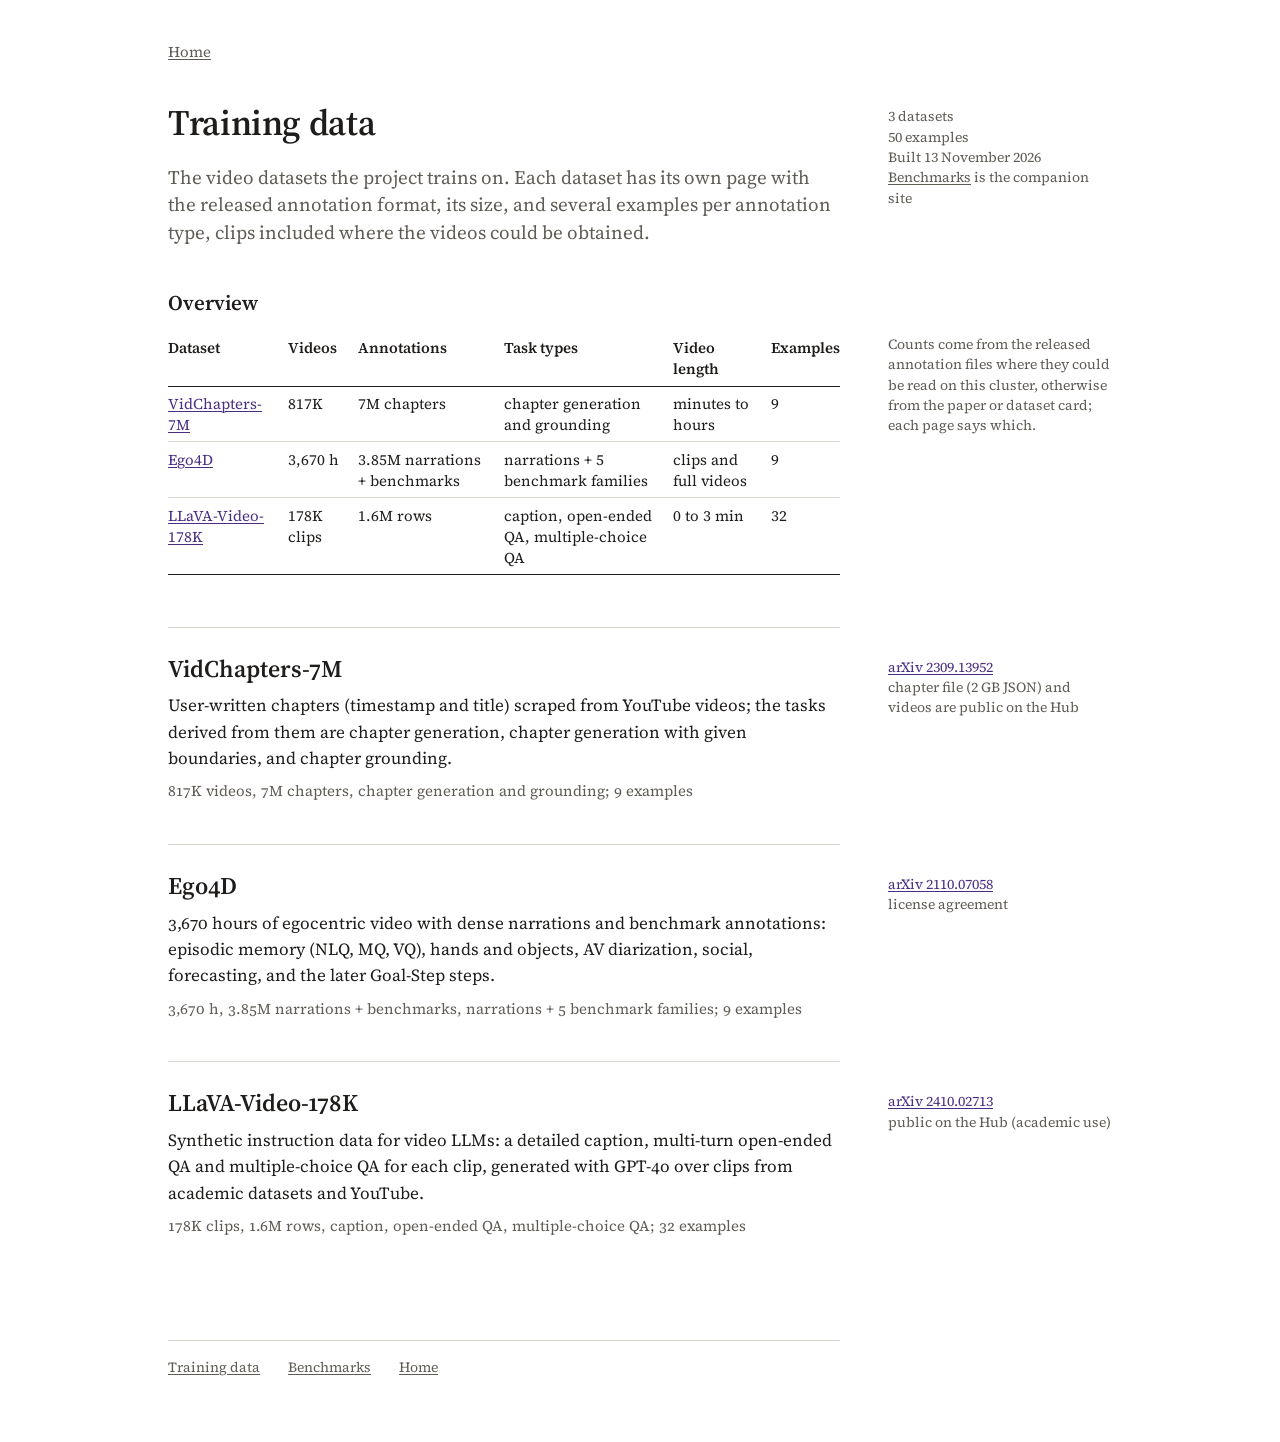
==== index.html @ 8e3c483f "Training data: one page per dataset, three examples per annotation type Co-Authored-By: Claude Fable" ====
<!DOCTYPE html><html lang="en"><head><meta charset="UTF-8"><meta name="viewport" content="width=device-width, initial-scale=1"><title>Training data</title><link rel="preconnect" href="https://fonts.googleapis.com"><link rel="preconnect" href="https://fonts.gstatic.com" crossorigin><link href="https://fonts.googleapis.com/css2?family=Source+Serif+4:ital,opsz,wght@0,8..60,400..700;1,8..60,400..700&display=swap" rel="stylesheet"><link rel="stylesheet" href="style.css"><link rel="stylesheet" href="collection.css"></head><body><main class="page">
  <nav class="crumb"><a href="https://jxb1st.github.io/">Home</a></nav>
  <header class="exp-header">
    <aside class="note"><span>3 datasets</span><span>50 examples</span><span>Built 13 November 2026</span><span><a href="https://jxb1st.github.io/benchmark-collection/">Benchmarks</a> is the companion site</span></aside>
    <h1>Training data</h1>
    <p class="lead">The video datasets the project trains on. Each dataset has its own page with the released annotation format, its size, and several examples per annotation type, clips included where the videos could be obtained.</p>
  </header>
  <section class="exp-section"><h2 id="overview">Overview</h2>
    <aside class="note">Counts come from the released annotation files where they could be read on this cluster, otherwise from the paper or dataset card; each page says which.</aside>
    <div class="table-wrap"><table class="results"><thead><tr><th>Dataset</th><th>Videos</th><th>Annotations</th><th>Task types</th><th>Video length</th><th>Examples</th></tr></thead><tbody><tr><td><a href="vidchapters/">VidChapters-7M</a></td><td>817K</td><td>7M chapters</td><td>chapter generation and grounding</td><td>minutes to hours</td><td>9</td></tr><tr><td><a href="ego4d/">Ego4D</a></td><td>3,670 h</td><td>3.85M narrations + benchmarks</td><td>narrations + 5 benchmark families</td><td>clips and full videos</td><td>9</td></tr><tr><td><a href="llava/">LLaVA-Video-178K</a></td><td>178K clips</td><td>1.6M rows</td><td>caption, open-ended QA, multiple-choice QA</td><td>0 to 3 min</td><td>32</td></tr></tbody></table></div></section>
  <ol class="entries"><li class="entry"><aside class="note"><span><a href="https://arxiv.org/abs/2309.13952">arXiv 2309.13952</a></span><span>chapter file (2 GB JSON) and videos are public on the Hub</span></aside><h2><a href="vidchapters/">VidChapters-7M</a></h2><p>User-written chapters (timestamp and title) scraped from YouTube videos; the tasks derived from them are chapter generation, chapter generation with given boundaries, and chapter grounding.</p><p class="entry-stats">817K videos, 7M chapters, chapter generation and grounding; 9 examples</p></li><li class="entry"><aside class="note"><span><a href="https://arxiv.org/abs/2110.07058">arXiv 2110.07058</a></span><span>license agreement</span></aside><h2><a href="ego4d/">Ego4D</a></h2><p>3,670 hours of egocentric video with dense narrations and benchmark annotations: episodic memory (NLQ, MQ, VQ), hands and objects, AV diarization, social, forecasting, and the later Goal-Step steps.</p><p class="entry-stats">3,670 h, 3.85M narrations + benchmarks, narrations + 5 benchmark families; 9 examples</p></li><li class="entry"><aside class="note"><span><a href="https://arxiv.org/abs/2410.02713">arXiv 2410.02713</a></span><span>public on the Hub (academic use)</span></aside><h2><a href="llava/">LLaVA-Video-178K</a></h2><p>Synthetic instruction data for video LLMs: a detailed caption, multi-turn open-ended QA and multiple-choice QA for each clip, generated with GPT-4o over clips from academic datasets and YouTube.</p><p class="entry-stats">178K clips, 1.6M rows, caption, open-ended QA, multiple-choice QA; 32 examples</p></li></ol>
<footer class="page-footer"><a href="./">Training data</a><a href="https://jxb1st.github.io/benchmark-collection/">Benchmarks</a><a href="https://jxb1st.github.io/">Home</a></footer></main></body></html>
---- style.css ----
/* Interactive Model Experiments: shared stylesheet for the panel index and every experiment page.
   The experiment template carries an identical copy; check_page.py enforces that.
   Design notes live in the publish-panel skill (design.md). One serif family, white paper,
   one accent, and a right-hand margin column for dates, status and qualifications. */

:root {
  --paper: #ffffff;
  --ink: #1f1d1b;
  --ink-2: #5f5b55;
  --ink-3: #8b867e;
  --rule: #dad7d0;
  --field: #f3f2ee;
  --accent: #4b2e83;
  --accent-soft: #ece7f4;
  --fail: #9a3b2e;

  --serif: "Source Serif 4", Georgia, "Times New Roman", serif;
  --mono: ui-monospace, "SF Mono", Menlo, Consolas, "Liberation Mono", monospace;

  --measure: 42rem;   /* main column: about 66 characters at 17 px */
  --margin: 14rem;    /* margin column for notes */
  --gap: 3rem;
}

/* ---------- page ---------- */

html { background: var(--paper); -webkit-text-size-adjust: 100%; }

body {
  margin: 0;
  background: var(--paper);
  color: var(--ink);
  font-family: var(--serif);
  font-size: 1.0625rem;
  line-height: 1.55;
  font-variant-numeric: oldstyle-nums proportional-nums;
  font-optical-sizing: auto;
}

.page {
  box-sizing: content-box;
  max-width: var(--measure);
  margin: 0 auto;
  padding: 2.5rem 1rem 4rem;
}

/* Wide screens: reserve the margin column on the right. */
@media (min-width: 62rem) {
  .page { padding-right: calc(1rem + var(--margin) + var(--gap)); }
}

::selection { background: var(--accent-soft); }

:focus-visible { outline: 2px solid var(--accent); outline-offset: 2px; }

a {
  color: var(--accent);
  text-decoration: underline;
  text-decoration-thickness: 1px;
  text-underline-offset: 0.15em;
}

p { margin: 0 0 1rem; }
ul, ol { margin: 0 0 1rem; padding-left: 1.4rem; }
li { margin: 0.2rem 0; }
strong { font-weight: 600; }
hr { border: 0; border-top: 1px solid var(--rule); margin: 2.5rem 0; }

/* ---------- header ---------- */

.crumb { font-size: 0.9375rem; margin: 0 0 2.5rem; }
.crumb a { color: var(--ink-2); }
.crumb a:hover { color: var(--accent); }

h1 {
  font-size: 2.25rem;
  line-height: 1.12;
  font-weight: 600;
  letter-spacing: -0.01em;
  margin: 0 0 1.25rem;
  text-wrap: balance;
}

/* The finding: the one paragraph a reader must not miss. Identical to the manifest summary. */
.exp-summary {
  font-size: 1.5rem;
  line-height: 1.38;
  color: var(--accent);
  margin: 0 0 2.5rem;
  text-wrap: pretty;
}

/* Plain lead paragraph for the index (not a finding). */
.lead { font-size: 1.1875rem; line-height: 1.45; color: var(--ink-2); margin: 0 0 1rem; }

/* ---------- margin notes ---------- */

/* A note qualifies the element it follows in the source: a denominator, "metric adapted",
   the date and status of the experiment. On wide screens it floats into the margin column. */
.note {
  font-size: 0.875rem;
  line-height: 1.45;
  color: var(--ink-2);
  font-variant-numeric: tabular-nums;
}
.note p { margin: 0 0 0.4rem; }
.note > span, .note > time { display: block; }

@media (min-width: 62rem) {
  .note {
    float: right;
    clear: right;
    width: var(--margin);
    margin: 0.2rem calc(-1 * (var(--margin) + var(--gap))) 1rem 0;
  }
}
@media (max-width: 61.99rem) {
  .note {
    margin: 0.5rem 0 1.25rem;
    padding-left: 0.75rem;
    border-left: 2px solid var(--rule);
  }
  /* Phones: title first, then the status block, then the finding. */
  .exp-header { display: flex; flex-direction: column; }
  .exp-header h1 { order: 0; margin-bottom: 0.9rem; }
  .exp-header .note { order: 1; margin: 0 0 1.25rem; }
  .exp-header .exp-summary { order: 2; }
}

/* ---------- status ---------- */

.status { white-space: nowrap; }
.status::before {
  content: "";
  display: inline-block;
  width: 0.6em;
  height: 0.6em;
  border-radius: 50%;
  border: 1.5px solid var(--accent);
  background: var(--accent);
  margin-right: 0.45em;
  vertical-align: 0.02em;
}
.status.in-progress::before { background: linear-gradient(90deg, var(--accent) 50%, transparent 50%); }
.status.planned::before { background: transparent; border-color: var(--ink-3); }
.status.failed { color: var(--fail); }
.status.failed::before {
  content: "\00d7";
  width: auto;
  height: auto;
  border: 0;
  background: none;
  border-radius: 0;
  font-weight: 600;
  line-height: 1;
}

/* ---------- sections ---------- */

.exp-section { margin: 0 0 1rem; }
.exp-section::after { content: ""; display: block; clear: both; }

h2 {
  font-size: 1.3125rem;
  line-height: 1.25;
  font-weight: 600;
  margin: 2.75rem 0 0.9rem;
  clear: both;
}
h3 {
  font-size: 1.0625rem;
  line-height: 1.35;
  font-weight: 600;
  margin: 1.75rem 0 0.5rem;
}

/* Elements that may use the margin column too (figures, wide tables). */
@media (min-width: 62rem) {
  .wide { width: calc(100% + var(--margin) + var(--gap)); clear: both; }
}

/* ---------- facts (setup) ---------- */

dl.facts {
  display: grid;
  grid-template-columns: 9rem minmax(0, 1fr);
  column-gap: 1.25rem;
  row-gap: 0.35rem;
  margin: 0 0 1.25rem;
}
dl.facts dt { color: var(--ink-2); }
dl.facts dd { margin: 0; }
@media (max-width: 40rem) {
  dl.facts { grid-template-columns: 1fr; row-gap: 0; }
  dl.facts dt { margin-top: 0.5rem; font-size: 0.9375rem; }
}

/* ---------- prompts and code ---------- */

pre, code, kbd, samp { font-family: var(--mono); }

pre {
  margin: 0;
  font-size: 0.8125rem;
  line-height: 1.5;
  white-space: pre-wrap;
  overflow-wrap: anywhere;
  font-variant-numeric: normal;
}

code { font-size: 0.875em; background: var(--field); padding: 0.05em 0.3em; border-radius: 2px; }
pre code { background: none; padding: 0; font-size: inherit; }

.prompt, pre.code {
  background: var(--field);
  border-radius: 3px;
  padding: 0.7rem 0.95rem;
  margin: 0 0 0.75rem;
}
pre.code { padding: 0.8rem 0.95rem; margin-bottom: 1.25rem; }

.prompt > summary, .prompt-head {
  font-size: 0.9375rem;
  font-weight: 600;
  cursor: pointer;
  list-style: none;
}
.prompt > summary::-webkit-details-marker { display: none; }
.prompt > summary::before { content: "\25B8"; display: inline-block; width: 1em; color: var(--ink-3); }
.prompt[open] > summary::before { content: "\25BE"; }
.prompt-head { cursor: default; margin-bottom: 0.5rem; }
.prompt-note { font-weight: 400; color: var(--ink-2); }
.prompt > summary + pre, .prompt > summary + .prompt-body { margin-top: 0.6rem; }
.prompt.response { background: var(--accent-soft); }

details.expand { margin: 0 0 1rem; }
details.expand > summary { cursor: pointer; font-weight: 600; font-size: 0.9375rem; }
details.expand > .expand-body { margin-top: 0.5rem; }

/* ---------- tables ---------- */

.table-wrap { overflow-x: auto; margin: 0 0 1.25rem; }

table.results {
  width: 100%;
  border-collapse: collapse;
  font-size: 0.9375rem;
  line-height: 1.4;
  font-variant-numeric: lining-nums tabular-nums;
}
table.results caption {
  text-align: left;
  font-weight: 600;
  padding: 0 0 0.5rem;
}
table.results th, table.results td {
  padding: 0.4rem 0.9rem 0.4rem 0;
  text-align: left;
  vertical-align: top;
}
table.results th:last-child, table.results td:last-child { padding-right: 0; }
table.results thead th { font-weight: 600; border-bottom: 1px solid var(--ink); }
table.results tbody td { border-bottom: 1px solid var(--rule); }
table.results tbody tr:last-child td { border-bottom: 1px solid var(--ink); }
table.results .num { text-align: right; }
table.results .best { font-weight: 600; }
table.results .sub td { color: var(--ink-2); }

/* ---------- figures and media ---------- */

figure.fig { margin: 0.5rem 0 1.75rem; }
figure.fig img, figure.fig video {
  display: block;
  width: 100%;
  height: auto;
  background: var(--field);
}
figure.fig figcaption {
  font-size: 0.875rem;
  line-height: 1.45;
  color: var(--ink-2);
  margin-top: 0.55rem;
}
figure.fig figcaption strong { color: var(--ink); }
figure.wide figcaption { max-width: var(--measure); }

.media-grid {
  display: grid;
  grid-template-columns: repeat(auto-fit, minmax(15rem, 1fr));
  gap: 1.25rem;
  margin: 0.5rem 0 1.75rem;
}
.media-grid figure.fig { margin: 0; }

/* ---------- side-by-side comparison ---------- */

.compare { margin: 0.5rem 0 2rem; border-top: 1px solid var(--ink); padding-top: 0.75rem; }
.compare-head { font-weight: 600; margin-bottom: 0.75rem; }
.compare-input { margin-bottom: 1rem; }
.compare-input video, .compare-input img { display: block; width: 100%; height: auto; background: var(--field); }
.compare-grid {
  display: grid;
  grid-template-columns: repeat(auto-fit, minmax(13rem, 1fr));
  gap: 1rem 1.5rem;
}
.compare .label {
  display: block;
  font-size: 0.875rem;
  color: var(--ink-2);
  margin-bottom: 0.3rem;
}
.compare-cell.reference { border-left: 2px solid var(--rule); padding-left: 0.75rem; }
.compare-obs { margin-top: 1rem; font-size: 0.9375rem; }
.verdict.ok { color: var(--accent); }
.verdict.bad { color: var(--fail); }

/* ---------- cases ---------- */

ul.cases { list-style: none; padding: 0; margin: 0.5rem 0 1.5rem; }
.case { padding-left: 0.9rem; border-left: 2px solid var(--accent); margin: 0 0 1.25rem; }
.case.failure { border-left-color: var(--fail); }
.case-title { font-weight: 600; margin-bottom: 0.25rem; }
.case p { margin-bottom: 0.5rem; }
.case .output {
  font-family: var(--mono);
  font-size: 0.8125rem;
  line-height: 1.5;
  white-space: pre-wrap;
  overflow-wrap: anywhere;
  background: var(--field);
  border-radius: 3px;
  padding: 0.6rem 0.8rem;
}

/* ---------- index entries (panel) ---------- */

ol.entries { list-style: none; padding: 0; margin: 2rem 0 0; }
.entry { padding: 1.6rem 0 1.9rem; border-top: 1px solid var(--rule); }
.entry::after { content: ""; display: block; clear: both; }
.entry h2 { font-size: 1.5rem; margin: 0 0 0.55rem; text-wrap: balance; clear: none; }
.entry h2 a { color: var(--ink); text-decoration: none; }
.entry h2 a:hover { color: var(--accent); text-decoration: underline; }
.entry p { margin: 0 0 0.5rem; }
.entry-stats { font-size: 0.9375rem; color: var(--ink-2); }
.entry .note .tags { color: var(--ink-3); margin-top: 0.35rem; }

.empty-state, .error-state {
  margin: 2rem 0;
  padding-top: 1rem;
  border-top: 1px solid var(--rule);
  color: var(--ink-2);
}
.error-state strong, .empty-state strong { display: block; color: var(--ink); margin-bottom: 0.25rem; }

/* ---------- footer ---------- */

.page-footer {
  clear: both;
  margin-top: 4rem;
  padding-top: 1rem;
  border-top: 1px solid var(--rule);
  font-size: 0.875rem;
  color: var(--ink-2);
  display: flex;
  flex-wrap: wrap;
  gap: 0.5rem 1.75rem;
}
.page-footer a { color: var(--ink-2); }
.page-footer a:hover { color: var(--accent); }

/* ---------- small screens ---------- */

@media (max-width: 40rem) {
  body { font-size: 1rem; }
  .page { padding: 1.5rem 1rem 3rem; }
  h1 { font-size: 1.75rem; }
  .exp-summary { font-size: 1.25rem; margin-bottom: 1.75rem; }
  .lead { font-size: 1.0625rem; }
  h2 { font-size: 1.1875rem; margin-top: 2.25rem; }
  .entry h2 { font-size: 1.25rem; }
}

@media print {
  .crumb, .page-footer { display: none; }
  .page { padding: 0; max-width: none; }
  a { color: inherit; text-decoration: none; }
}
---- collection.css ----
/* Components of the collection page, on top of the shared style.css. */

.contents { columns: 2; column-gap: 2rem; padding-left: 1.2rem; margin: 1.5rem 0 0; font-size: 0.9375rem; }
.contents li { break-inside: avoid; }
@media (max-width: 40rem) { .contents { columns: 1; } }

.exp-section > h3 { margin-top: 2rem; }

/* key: value lists inside a sample */
dl.kv { display: grid; grid-template-columns: max-content minmax(0, 1fr); column-gap: 0.9rem; row-gap: 0.25rem; margin: 0 0 0.6rem; font-size: 0.9375rem; }
dl.kv dt { color: var(--ink-2); }
dl.kv dd { margin: 0; overflow-wrap: anywhere; }
dl.kv ul { margin: 0; padding-left: 1.1rem; }

/* answer options; the correct one is marked */
ol.opts { list-style: none; padding: 0; margin: 0.2rem 0 0.6rem; font-size: 0.9375rem; }
ol.opts li { padding: 0.1rem 0 0.1rem 0.6rem; border-left: 2px solid transparent; }
ol.opts li.ans { border-left-color: var(--accent); font-weight: 600; }
ol.opts li.ans::after { content: " correct"; font-weight: 400; color: var(--accent); font-size: 0.875rem; }

/* timed sequences (sequential QA, proactive counts, chapters) */
ol.seq { list-style: none; padding: 0; margin: 0.2rem 0 0.6rem; font-size: 0.9375rem; }
ol.seq li { display: grid; grid-template-columns: 4.2rem minmax(0, 1fr); column-gap: 0.6rem; padding: 0.12rem 0; border-top: 1px solid var(--rule); }
ol.seq li:first-child { border-top: 0; }
ol.seq .t { color: var(--ink-2); font-variant-numeric: tabular-nums; }
ol.seq .a { color: var(--accent); }
dl.kv ol.seq { margin: 0; }

/* conversation turns (LLaVA-Video) */
.conv { font-size: 0.9375rem; }
.turn { margin: 0 0 0.5rem; padding-left: 0.75rem; border-left: 2px solid var(--rule); }
.turn.gpt { border-left-color: var(--accent); }
.turn > span { display: block; font-size: 0.8125rem; color: var(--ink-2); }

/* one example */
.samples { display: grid; gap: 1.5rem; margin: 0.5rem 0 1rem; }
.sample { display: grid; grid-template-columns: 18rem minmax(0, 1fr); gap: 1rem 1.5rem; padding-top: 1rem; border-top: 1px solid var(--rule); }
.sample h4 { font-size: 1.0625rem; font-weight: 600; margin: 0 0 0.15rem; }
.s-meta { font-size: 0.875rem; color: var(--ink-2); margin: 0 0 0.6rem; }
.s-media video, .s-media img { display: block; width: 100%; height: auto; background: var(--field); }
.s-media img.strip { margin-bottom: 0.5rem; }
.mediacap { font-size: 0.8125rem; color: var(--ink-2); margin: 0.4rem 0 0; }
.nomedia { aspect-ratio: 16 / 9; display: flex; align-items: center; justify-content: center; padding: 1rem; text-align: center; background: var(--field); color: var(--ink-2); font-size: 0.875rem; }
@media (max-width: 48rem) { .sample { grid-template-columns: 1fr; } }

@media (min-width: 62rem) { .samples { width: calc(100% + var(--margin) + var(--gap)); } }

/* per-dataset pages: task contents with counts, grouped example sections, quoted examples */
.contents .n { color: var(--ink-3); font-size: 0.8125rem; margin-left: 0.3rem; }
.group h3 { font-size: 1.1875rem; margin: 2.5rem 0 0.25rem; padding-top: 1rem; border-top: 1px solid var(--ink); }
.group .samples { margin-top: 0; }
.group .sample:first-child { border-top: 0; }
ul.quotes { margin: 0 0 1.25rem; padding-left: 1.2rem; }
ul.quotes li { margin: 0.2rem 0; color: var(--accent); }
.exp-header .note a { color: var(--ink-2); }
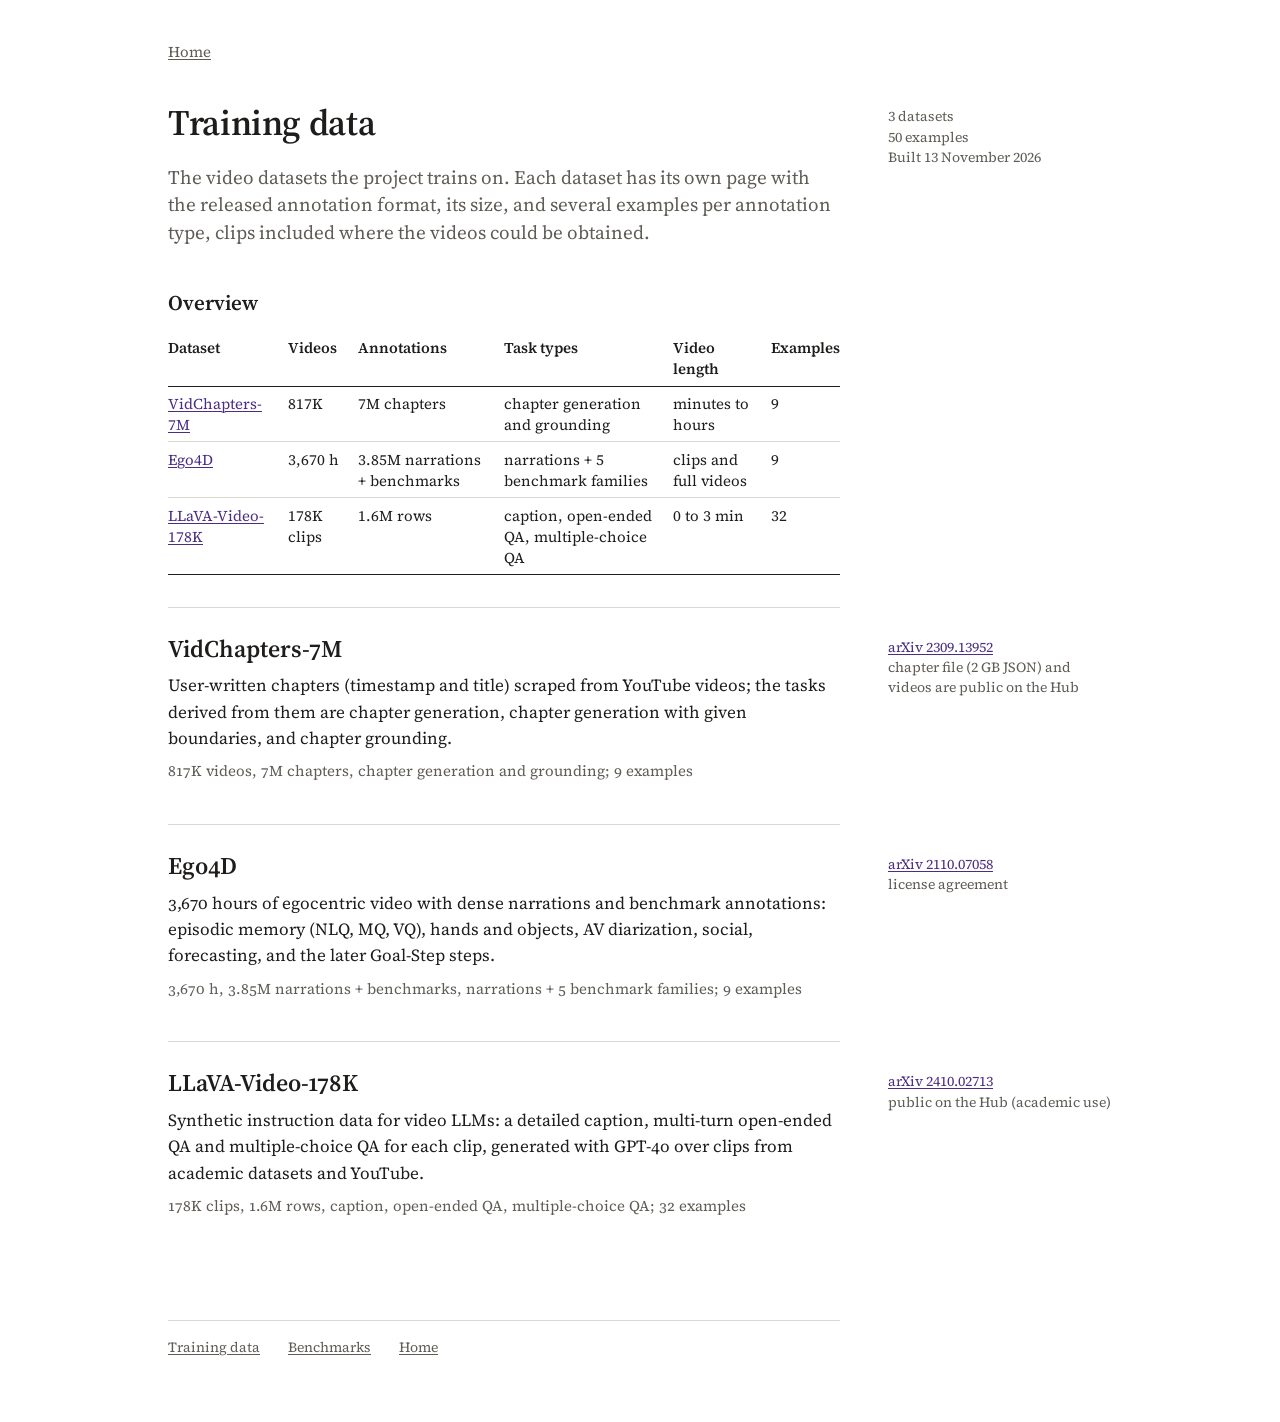
==== commit f14284f1: "Remove the counts note and the companion-site note Co-Authored-By: Claude Fable 5.1 <noreply@anthrop" ====
--- a/index.html
+++ b/index.html
@@ -1,12 +1,11 @@
 <!DOCTYPE html><html lang="en"><head><meta charset="UTF-8"><meta name="viewport" content="width=device-width, initial-scale=1"><title>Training data</title><link rel="preconnect" href="https://fonts.googleapis.com"><link rel="preconnect" href="https://fonts.gstatic.com" crossorigin><link href="https://fonts.googleapis.com/css2?family=Source+Serif+4:ital,opsz,wght@0,8..60,400..700;1,8..60,400..700&display=swap" rel="stylesheet"><link rel="stylesheet" href="style.css"><link rel="stylesheet" href="collection.css"></head><body><main class="page">
   <nav class="crumb"><a href="https://jxb1st.github.io/">Home</a></nav>
   <header class="exp-header">
-    <aside class="note"><span>3 datasets</span><span>50 examples</span><span>Built 13 November 2026</span><span><a href="https://jxb1st.github.io/benchmark-collection/">Benchmarks</a> is the companion site</span></aside>
+    <aside class="note"><span>3 datasets</span><span>50 examples</span><span>Built 13 November 2026</span></aside>
     <h1>Training data</h1>
     <p class="lead">The video datasets the project trains on. Each dataset has its own page with the released annotation format, its size, and several examples per annotation type, clips included where the videos could be obtained.</p>
   </header>
   <section class="exp-section"><h2 id="overview">Overview</h2>
-    <aside class="note">Counts come from the released annotation files where they could be read on this cluster, otherwise from the paper or dataset card; each page says which.</aside>
     <div class="table-wrap"><table class="results"><thead><tr><th>Dataset</th><th>Videos</th><th>Annotations</th><th>Task types</th><th>Video length</th><th>Examples</th></tr></thead><tbody><tr><td><a href="vidchapters/">VidChapters-7M</a></td><td>817K</td><td>7M chapters</td><td>chapter generation and grounding</td><td>minutes to hours</td><td>9</td></tr><tr><td><a href="ego4d/">Ego4D</a></td><td>3,670 h</td><td>3.85M narrations + benchmarks</td><td>narrations + 5 benchmark families</td><td>clips and full videos</td><td>9</td></tr><tr><td><a href="llava/">LLaVA-Video-178K</a></td><td>178K clips</td><td>1.6M rows</td><td>caption, open-ended QA, multiple-choice QA</td><td>0 to 3 min</td><td>32</td></tr></tbody></table></div></section>
   <ol class="entries"><li class="entry"><aside class="note"><span><a href="https://arxiv.org/abs/2309.13952">arXiv 2309.13952</a></span><span>chapter file (2 GB JSON) and videos are public on the Hub</span></aside><h2><a href="vidchapters/">VidChapters-7M</a></h2><p>User-written chapters (timestamp and title) scraped from YouTube videos; the tasks derived from them are chapter generation, chapter generation with given boundaries, and chapter grounding.</p><p class="entry-stats">817K videos, 7M chapters, chapter generation and grounding; 9 examples</p></li><li class="entry"><aside class="note"><span><a href="https://arxiv.org/abs/2110.07058">arXiv 2110.07058</a></span><span>license agreement</span></aside><h2><a href="ego4d/">Ego4D</a></h2><p>3,670 hours of egocentric video with dense narrations and benchmark annotations: episodic memory (NLQ, MQ, VQ), hands and objects, AV diarization, social, forecasting, and the later Goal-Step steps.</p><p class="entry-stats">3,670 h, 3.85M narrations + benchmarks, narrations + 5 benchmark families; 9 examples</p></li><li class="entry"><aside class="note"><span><a href="https://arxiv.org/abs/2410.02713">arXiv 2410.02713</a></span><span>public on the Hub (academic use)</span></aside><h2><a href="llava/">LLaVA-Video-178K</a></h2><p>Synthetic instruction data for video LLMs: a detailed caption, multi-turn open-ended QA and multiple-choice QA for each clip, generated with GPT-4o over clips from academic datasets and YouTube.</p><p class="entry-stats">178K clips, 1.6M rows, caption, open-ended QA, multiple-choice QA; 32 examples</p></li></ol>
 <footer class="page-footer"><a href="./">Training data</a><a href="https://jxb1st.github.io/benchmark-collection/">Benchmarks</a><a href="https://jxb1st.github.io/">Home</a></footer></main></body></html>
